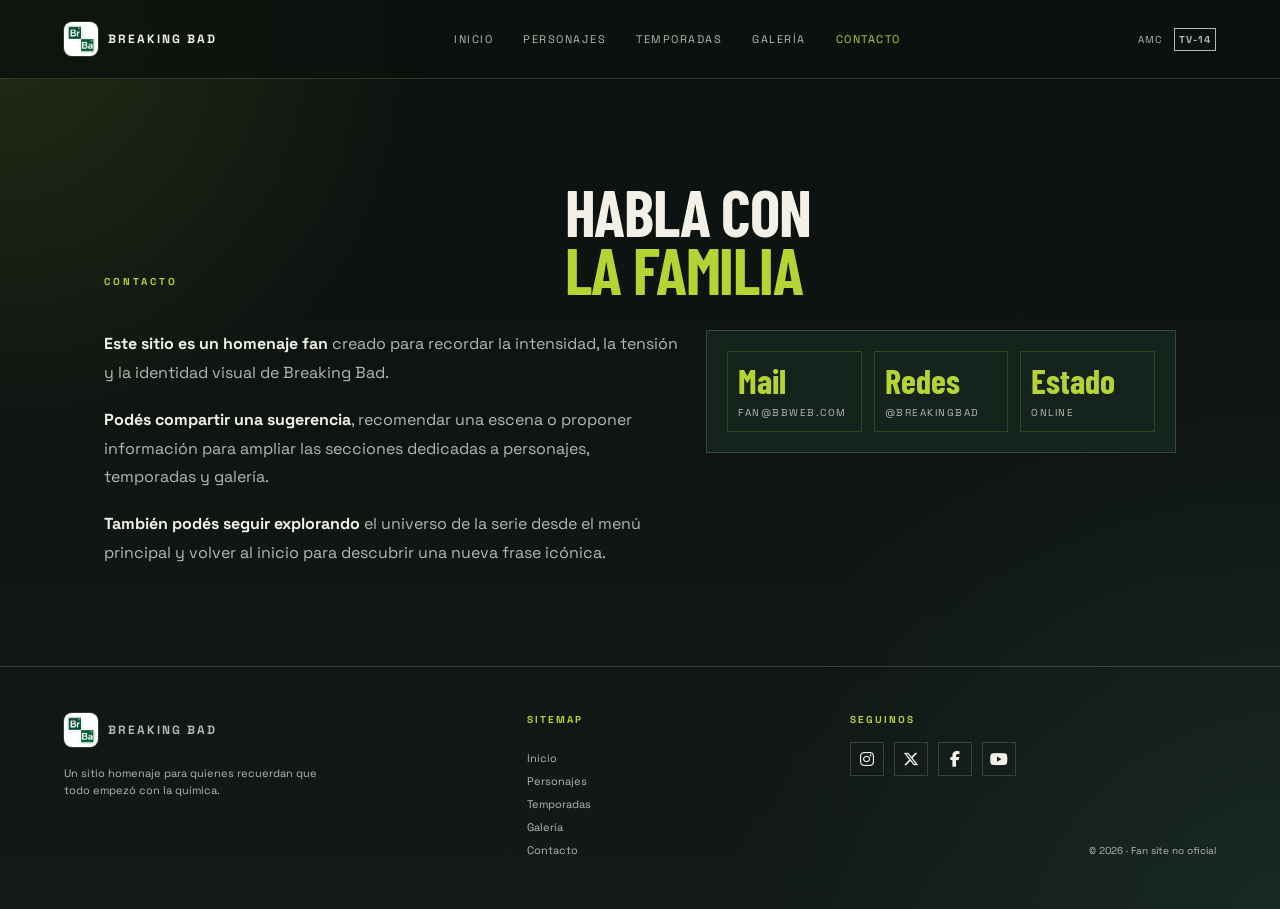
==== contacto.html @ 2e13f0c0 "Refresh title color styles on Pages" ====
<!DOCTYPE html>
<html lang="es">
<head>
	<meta charset="UTF-8">
	<meta name="viewport" content="width=device-width, initial-scale=1.0">
	<title>Contacto | Breaking Bad</title>
	<link rel="preconnect" href="https://fonts.googleapis.com">
	<link rel="preconnect" href="https://fonts.gstatic.com" crossorigin>
	<link href="https://fonts.googleapis.com/css2?family=Barlow+Condensed:wght@400;500;600;700;800&family=Space+Grotesk:wght@400;500;600;700&display=swap" rel="stylesheet">
	<link rel="icon" type="image/jfif" href="img/Breaking Bad Favicon.jfif">
	<link rel="stylesheet" href="https://cdnjs.cloudflare.com/ajax/libs/font-awesome/6.5.2/css/all.min.css">
	<link rel="stylesheet" href="css/style.css?v=04b9e2a">
</head>
<body>
	<header class="site-header">
		<a class="brand" href="index.html" aria-label="Breaking Bad, inicio">
			<img class="brand-mark" src="img/Breaking Bad Favicon.jfif" alt="Breaking Bad icono">
			<span>BREAKING BAD</span>
		</a>
		<nav class="main-nav" aria-label="Navegación principal">
			<a href="index.html">Inicio</a>
			<a href="personajes.html">Personajes</a>
			<a href="temporadas.html">Temporadas</a>
			<a href="galeria.html">Galería</a>
			<a class="active" href="contacto.html">Contacto</a>
		</nav>
		<span class="classification">AMC <b>TV-14</b></span>
	</header>

	<main class="page-shell">
		<section class="content-section">
			<div class="section-heading">
				<p class="section-label">Contacto</p>
				<h2>Habla con<br><em>la familia</em></h2>
			</div>
			<div class="story-grid">
				<div>
					<p><strong>Este sitio es un homenaje fan</strong> creado para recordar la intensidad, la tensión y la identidad visual de Breaking Bad.</p>
					<p><strong>Podés compartir una sugerencia</strong>, recomendar una escena o proponer información para ampliar las secciones dedicadas a personajes, temporadas y galería.</p>
					<p><strong>También podés seguir explorando</strong> el universo de la serie desde el menú principal y volver al inicio para descubrir una nueva frase icónica.</p>
				</div>
				<div class="stats-box">
					<div><strong>Mail</strong><span>fan@bbweb.com</span></div>
					<div><strong>Redes</strong><span>@breakingbad</span></div>
					<div><strong>Estado</strong><span>online</span></div>
				</div>
			</div>
		</section>
	</main>

	<footer class="site-footer">
		<div class="footer-brand">
			<a class="brand" href="index.html"><img class="brand-mark" src="img/Breaking Bad Favicon.jfif" alt="Breaking Bad icono"><span>BREAKING BAD</span></a>
			<p>Un sitio homenaje para quienes recuerdan que todo empezó con la química.</p>
		</div>
		<nav class="footer-sitemap" aria-label="Mapa del sitio">
			<p class="footer-title">Sitemap</p>
			<a href="index.html">Inicio</a><a href="personajes.html">Personajes</a><a href="temporadas.html">Temporadas</a><a href="galeria.html">Galería</a><a href="contacto.html">Contacto</a>
		</nav>
		<div class="footer-social"><p class="footer-title">Seguinos</p><div class="social-links">
			<a href="https://www.instagram.com/" aria-label="Instagram" target="_blank" rel="noreferrer"><i class="fa-brands fa-instagram" aria-hidden="true"></i></a>
			<a href="https://x.com/" aria-label="X" target="_blank" rel="noreferrer"><i class="fa-brands fa-x-twitter" aria-hidden="true"></i></a>
			<a href="https://www.facebook.com/" aria-label="Facebook" target="_blank" rel="noreferrer"><i class="fa-brands fa-facebook-f" aria-hidden="true"></i></a>
			<a href="https://www.youtube.com/" aria-label="YouTube" target="_blank" rel="noreferrer"><i class="fa-brands fa-youtube" aria-hidden="true"></i></a>
		</div></div>
		<small>© 2026 · Fan site no oficial</small>
	</footer>
</body>
</html>
---- css/style.css ----
:root {
	--ink: #0d120f;
	--forest: #132019;
	--panel: #182a22;
	--acid: #b5d334;
	--yellow: #e0b943;
	--teal: #4b9b8c;
	--copper: #bd7048;
	--mint: #dce8ba;
	--paper: #f3f1e7;
	--muted: #b3b9b2;
	--line: rgba(220, 232, 186, .18);
	--shadow: rgba(0, 0, 0, .35);
}

* { box-sizing: border-box; }
html { scroll-behavior: smooth; }
body {
	margin: 0;
	font-family: "Space Grotesk", sans-serif;
	background:
		radial-gradient(circle at top left, rgba(181, 211, 52, .14), transparent 28%),
		radial-gradient(circle at bottom right, rgba(75, 155, 140, .12), transparent 35%),
		linear-gradient(180deg, #0c110f 0%, #121916 100%);
	color: var(--paper);
}
a { color: inherit; text-decoration: none; }
img { max-width: 100%; display: block; }
.site-header {
	position: sticky;
	top: 0;
	z-index: 10;
	display: flex;
	align-items: center;
	justify-content: space-between;
	padding: 22px 5vw;
	background: rgba(13, 18, 15, .86);
	backdrop-filter: blur(12px);
	border-bottom: 1px solid var(--line);
}
.brand { display: flex; align-items: center; gap: 10px; font-size: 12px; font-weight: 700; letter-spacing: 2px; }
.brand-mark {
	display: block;
	width: 34px;
	height: 34px;
	object-fit: cover;
	border-radius: 8px;
	box-shadow: 0 0 0 1px rgba(255,255,255,.15);
	background: var(--acid);
}
.main-nav { display: flex; gap: 30px; align-items: center; }
.main-nav a {
	color: var(--muted);
	font-size: 11px;
	text-transform: uppercase;
	letter-spacing: 1.5px;
	transition: .2s ease;
}
.main-nav a:hover, .main-nav .active { color: var(--acid); }
.classification {
	color: var(--muted);
	font-size: 10px;
	letter-spacing: 1px;
}
.classification b {
	padding: 4px;
	margin-left: 8px;
	border: 1px solid var(--muted);
}
.page-shell {
	max-width: 1200px;
	margin: 0 auto;
	padding: 0 5vw 80px;
}
.hero {
	display: grid;
	grid-template-columns: 1.5fr .8fr;
	gap: 34px;
	align-items: center;
	padding: 72px 0 60px;
	min-height: 70vh;
}
.home-hero {
	position: relative;
	overflow: hidden;
	background: linear-gradient(135deg, rgba(18, 25, 22, 0.78), rgba(18, 25, 22, 0.42));
	border: 1px solid var(--line);
	padding: 52px 38px;
	margin-top: 34px;
	box-shadow: 0 30px 60px rgba(0, 0, 0, .2);
}
.home-hero::before {
	content: "";
	position: absolute;
	inset: 0;
	background: url("../img/Breaking Bad Logo.jfif") center/cover no-repeat;
	opacity: .45;
	mix-blend-mode: screen;
}
.home-hero > * { position: relative; z-index: 1; }
.hero-copy-block { max-width: 640px; }
.eyebrow, .section-label {
	display: flex;
	align-items: center;
	gap: 12px;
	color: var(--acid);
	font-size: 10px;
	font-weight: 700;
	letter-spacing: 3px;
	text-transform: uppercase;
}
.eyebrow span, .section-label span {
	display: inline-block;
	width: 34px;
	height: 1px;
	background: var(--acid);
}
.hero-logo {
	max-width: 520px;
	margin: 18px 0 10px;
	filter: drop-shadow(0 12px 22px rgba(181, 211, 52, .18));
}
h1, h2, h3 { margin: 0; font-family: "Barlow Condensed", sans-serif; text-transform: uppercase; }
h1 {
	font-size: clamp(44px, 6vw, 78px);
	line-height: .9;
	letter-spacing: -1.5px;
	margin-bottom: 14px;
}
h2 {
	font-size: clamp(42px, 5vw, 74px);
	line-height: .9;
	letter-spacing: -1.2px;
}
.lead {
	max-width: 560px;
	color: var(--mint);
	font-size: 17px;
	line-height: 1.7;
	margin: 0;
}
.hero-actions { display: flex; flex-wrap: wrap; gap: 14px; margin-top: 28px; }
.button {
	display: inline-flex;
	align-items: center;
	justify-content: center;
	padding: 15px 22px;
	font-size: 11px;
	font-weight: 700;
	letter-spacing: 1.5px;
	text-transform: uppercase;
	transition: .22s ease;
}
.button-primary { background: var(--acid); color: var(--ink); }
.button-primary:hover { background: var(--paper); transform: translateY(-2px); }
.button-secondary {
	background: transparent;
	color: var(--paper);
	border: 1px solid rgba(255,255,255,.2);
}
.button-secondary:hover { border-color: var(--acid); color: var(--acid); }
.hero-panel {
	display: grid;
	gap: 16px;
}
.panel-badge {
	display: flex;
	flex-direction: column;
	padding: 18px 20px;
	width: fit-content;
	background: rgba(181, 211, 52, .08);
	border: 1px solid rgba(181, 211, 52, .4);
	color: var(--acid);
	font-family: "Barlow Condensed", sans-serif;
	font-size: 40px;
	line-height: .9;
	transform: rotate(-8deg);
}
.panel-badge span {
	font-size: 10px;
	letter-spacing: 3px;
	text-transform: uppercase;
	margin-top: 8px;
}
.panel-card {
	padding: 22px 20px;
	background: rgba(19, 32, 25, .86);
	border: 1px solid var(--line);
	box-shadow: 0 18px 35px rgba(0,0,0,.18);
}
.panel-kicker {
	margin: 0 0 10px;
	color: var(--acid);
	font-size: 10px;
	letter-spacing: 2px;
	text-transform: uppercase;
}
.panel-card p:last-child {
	margin: 0;
	color: var(--muted);
	line-height: 1.7;
}
.content-section {
	padding: 92px 0 0;
}
.section-heading {
	display: grid;
	grid-template-columns: 1fr 1.4fr;
	align-items: end;
	gap: 24px;
	margin-bottom: 32px;
}
.section-heading h2 { margin-top: 12px; }
.home-intro {
	position: relative;
	overflow: hidden;
	padding: 92px 38px 80px;
	background: linear-gradient(135deg, rgba(19, 32, 25, .96), rgba(12, 17, 15, .96));
	border-bottom: 1px solid var(--line);
}
.home-intro > * { position: relative; z-index: 1; }
.home-intro .section-heading {
	display: block;
	max-width: 100%;
}
.home-intro h1 {
	max-width: 760px;
}
.home-title-row {
	display: flex;
	align-items: center;
	gap: 30px;
	width: 100%;
	max-width: 1040px;
}
.home-title-row > div { min-width: 0; flex: 1; }
.home-title-logo {
	width: min(320px, 34vw);
	height: 190px;
	object-fit: cover;
	border: 1px solid var(--line);
	box-shadow: 0 18px 35px rgba(0, 0, 0, .3);
}
.home-title-row h1 {
	color: var(--paper);
	margin: 0;
	max-width: 470px;
	font-size: clamp(30px, 3vw, 44px);
	line-height: 1.02;
	letter-spacing: 0;
}
.home-title-line {
	display: block;
}
.home-title-accent,
.home-title-line span {
	color: var(--acid);
}
.home-quote {
	max-width: 720px;
	margin-top: 54px;
}
.home-quote p {
	margin-bottom: 22px;
}
em { color: var(--acid); font-style: normal; }
.home-world, .home-explore { padding-left: 38px; padding-right: 38px; }
.world-grid { display: grid; grid-template-columns: repeat(3, minmax(0, 1fr)); gap: 16px; }
.world-card { min-height: 250px; padding: 26px; background: rgba(24, 42, 34, .7); border: 1px solid var(--line); transition: border-color .22s ease, transform .22s ease; }
.world-card:hover { border-color: var(--acid); transform: translateY(-3px); }
.world-number { color: var(--acid); font-size: 11px; font-weight: 700; letter-spacing: 2px; }
.world-card h3 { margin: 48px 0 12px; font-size: clamp(30px, 3vw, 44px); }
.world-card p { margin: 0; color: var(--muted); line-height: 1.7; }
.home-explore { padding-bottom: 92px; }
.explore-grid { display: grid; grid-template-columns: repeat(2, minmax(0, 1fr)); border-top: 1px solid var(--line); }
.explore-link { display: flex; align-items: center; justify-content: space-between; padding: 22px 0; border-bottom: 1px solid var(--line); color: var(--paper); font-family: "Barlow Condensed", sans-serif; font-size: clamp(28px, 3vw, 40px); text-transform: uppercase; transition: color .2s ease, padding .2s ease; }
.explore-link:nth-child(odd) { margin-right: 20px; }
.explore-link:nth-child(even) { margin-left: 20px; }
.explore-link:hover { padding-left: 10px; color: var(--acid); }
.explore-link b { font-family: "Space Grotesk", sans-serif; font-size: 22px; font-weight: 400; }
.story-grid {
	display: grid;
	grid-template-columns: 1.1fr .9fr;
	gap: 28px;
	align-items: start;
}
.story-grid p {
	margin: 0 0 18px;
	color: var(--muted);
	line-height: 1.8;
}
.story-grid strong { color: var(--paper); }
.stats-box {
	display: grid;
	grid-template-columns: repeat(3, minmax(0,1fr));
	gap: 12px;
	padding: 20px;
	background: rgba(24, 42, 34, .7);
	border: 1px solid var(--line);
}
.stats-box div {
	display: flex;
	flex-direction: column;
	align-items: flex-start;
	gap: 8px;
	padding: 12px 10px;
	border: 1px solid rgba(181, 211, 52, .18);
}
.stats-box strong {
	color: var(--acid);
	font-family: "Barlow Condensed", sans-serif;
	font-size: 34px;
	line-height: 1;
}
.stats-box span {
	color: var(--muted);
	font-size: 10px;
	letter-spacing: 1.5px;
	text-transform: uppercase;
}
.season-nav {
	display: flex;
	flex-wrap: wrap;
	gap: 12px;
	margin: 42px 0 28px;
}
.season-tab {
	font-family: inherit;
	padding: 13px 16px;
	border: 1px solid var(--line);
	background: transparent;
	color: var(--muted);
	font-size: 11px;
	font-weight: 700;
	letter-spacing: 1px;
	text-transform: uppercase;
	cursor: pointer;
	transition: .22s ease;
}
.season-tab:hover,
.season-tab:focus-visible,
.season-tab.active {
	border-color: var(--acid);
	background: var(--acid);
	color: var(--ink);
}
.season-panel {
	display: grid;
	grid-template-rows: 0fr;
	overflow: hidden;
	scroll-margin-top: 110px;
	transition: grid-template-rows .45s ease;
}
.season-panel.is-open {
	grid-template-rows: 1fr;
}
.season-panel-content {
	min-height: 0;
	width: 100%;
}
.season-entry {
	padding: 28px;
	background: rgba(24, 42, 34, .72);
	border: 1px solid var(--line);
	margin: 0;
}
.season-entry:hover {
	border-color: var(--acid);
	background: rgba(35, 57, 43, .88);
}
.season-entry h3 {
	margin: 10px 0 12px;
	font-size: clamp(28px, 3vw, 42px);
}
.season-entry p:last-child {
	max-width: 850px;
	margin: 0;
	color: var(--muted);
	line-height: 1.8;
}
.episode-grid {
	display: grid;
	grid-template-columns: repeat(2, minmax(0, 1fr));
	gap: 12px;
	margin-top: 28px;
}
.episode-card {
	padding: 18px;
	background: rgba(13, 18, 15, .42);
	border-left: 2px solid rgba(181, 211, 52, .35);
}
.episode-card span {
	color: var(--acid);
	font-size: 10px;
	font-weight: 700;
	letter-spacing: 1.5px;
	text-transform: uppercase;
}
.episode-card h4 {
	margin: 9px 0 7px;
	font-family: "Barlow Condensed", sans-serif;
	font-size: 25px;
	line-height: 1;
	text-transform: uppercase;
}
.episode-card p {
	margin: 0;
	color: var(--muted);
	font-size: 12px;
	line-height: 1.6;
}
.gallery-intro {
	max-width: 760px;
	margin: 0 0 34px;
	color: var(--muted);
	line-height: 1.8;
}
.gallery-intro strong { color: var(--paper); }
.gallery-grid {
	display: grid;
	grid-template-columns: repeat(4, minmax(0, 1fr));
	grid-auto-rows: 190px;
	gap: 14px;
}
.gallery-item {
	position: relative;
	min-width: 0;
	padding: 0;
	overflow: hidden;
	border: 1px solid var(--line);
	background: var(--panel);
	cursor: pointer;
	text-align: left;
}
.gallery-item-wide { grid-column: span 2; }
.gallery-item-tall { grid-row: span 2; }
.gallery-item::after {
	content: "";
	position: absolute;
	inset: 0;
	background: linear-gradient(180deg, transparent 45%, rgba(10, 16, 14, .86));
	transition: background .25s ease;
}
.gallery-item img {
	width: 100%;
	height: 100%;
	object-fit: cover;
	filter: grayscale(.35);
	transition: transform .45s ease, filter .45s ease;
}
.gallery-item:hover img, .gallery-item:focus-visible img {
	filter: grayscale(0);
	transform: scale(1.06);
}
.gallery-item:focus-visible { outline: 2px solid var(--acid); outline-offset: 3px; }
.lightbox {
	position: fixed;
	inset: 0;
	z-index: 30;
	display: grid;
	grid-template-columns: 70px minmax(0, 1fr) 70px;
	align-items: center;
	gap: 20px;
	padding: 40px 5vw;
	background: rgba(7, 11, 9, .94);
}
body.lightbox-open { overflow: hidden; }
.lightbox[hidden] { display: none; }
.lightbox-figure { grid-column: 2; margin: 0; text-align: center; }
.lightbox-figure img { width: min(900px, 100%); max-height: 78vh; object-fit: contain; margin: auto; }
.lightbox-figure figcaption { margin-top: 16px; color: var(--paper); font-family: "Barlow Condensed", sans-serif; font-size: 28px; text-transform: uppercase; }
.lightbox-control, .lightbox-close {
	display: grid;
	place-items: center;
	width: 46px;
	height: 46px;
	border: 1px solid var(--line);
	background: rgba(24, 42, 34, .8);
	color: var(--paper);
	cursor: pointer;
	transition: border-color .2s ease, color .2s ease, background .2s ease;
}
.lightbox-control:hover, .lightbox-close:hover { border-color: var(--acid); background: var(--acid); color: var(--ink); }
.lightbox-prev { grid-column: 1; grid-row: 1; }
.lightbox-next { grid-column: 3; grid-row: 1; }
.lightbox-close { position: absolute; top: 24px; right: 5vw; }
.character-grid {
	display: grid;
	grid-template-columns: repeat(4, minmax(0, 1fr));
	gap: 16px;
}
.character-card {
	position: relative;
	height: 390px;
	overflow: hidden;
	background: var(--panel);
}
.character-card img {
	height: 100%;
	width: 100%;
	object-fit: cover;
	filter: grayscale(1);
	opacity: .72;
	transition: .45s ease;
}
.character-card:hover img { filter: grayscale(0); opacity: .9; transform: scale(1.04); }
.character-card:hover .card-overlay h3 { color: var(--acid); }
.character-card:hover .card-overlay p { color: var(--paper); }
.character-card::after {
	content: "";
	position: absolute;
	inset: 0;
	background: linear-gradient(180deg, transparent 38%, rgba(10, 16, 14, .94));
}
.card-overlay {
	position: absolute;
	bottom: 20px;
	left: 20px;
	right: 20px;
	z-index: 1;
}
.card-overlay span {
	color: var(--acid);
	font-size: 10px;
	letter-spacing: 2px;
	text-transform: uppercase;
}
.card-overlay h3 {
	font-size: clamp(30px, 3vw, 42px);
	line-height: .92;
	margin: 12px 0 10px;
}
.card-overlay p {
	margin: 0;
	color: var(--mint);
	font-size: 12px;
	line-height: 1.5;
}
.quote-section {
	display: grid;
	grid-template-columns: .9fr 1.1fr;
	gap: 28px;
	align-items: center;
	padding: 92px 0 48px;
}
.quote-section .section-label { color: var(--acid); }
.quote-box {
	padding: 26px 30px;
	background: rgba(181, 211, 52, 0.08);
	border: 1px solid rgba(181, 211, 52, .25);
}
.quote-box p {
	margin: 0 0 18px;
	font-family: "Barlow Condensed", sans-serif;
	font-size: clamp(26px, 3vw, 42px);
	line-height: 1;
	text-transform: uppercase;
}
.button-outline {
	border: 1px solid var(--paper);
	background: transparent;
	color: var(--paper);
}
.button-outline:hover {
	background: var(--paper);
	color: var(--ink);
}
.site-footer {
	display: grid;
	grid-template-columns: 1.5fr 1fr .7fr auto;
	gap: 42px;
	align-items: start;
	padding: 46px 5vw 52px;
	border-top: 1px solid var(--line);
	color: var(--muted);
}
.footer-brand p { max-width: 260px; margin: 18px 0 0; font-size: 11px; line-height: 1.6; }
.footer-title { margin: 0 0 16px; color: var(--acid); font-size: 10px; font-weight: 700; letter-spacing: 2px; text-transform: uppercase; }
.footer-sitemap { display: grid; gap: 9px; }
.footer-sitemap a { width: fit-content; font-size: 11px; transition: color .2s ease; }
.footer-sitemap a:hover { color: var(--acid); }
.social-links { display: flex; gap: 10px; }
.social-links a { display: grid; place-items: center; width: 34px; height: 34px; border: 1px solid var(--line); color: var(--paper); transition: border-color .2s ease, color .2s ease, transform .2s ease; }
.social-links a:hover { border-color: var(--acid); color: var(--acid); transform: translateY(-2px); }
.site-footer small { align-self: end; font-size: 10px; white-space: nowrap; }

@media (max-width: 900px) {
	.hero { grid-template-columns: 1fr; }
	.character-grid { grid-template-columns: repeat(2, minmax(0,1fr)); }
	.quote-section, .story-grid, .section-heading { grid-template-columns: 1fr; }
	.world-grid { grid-template-columns: 1fr; }
	.site-footer { grid-template-columns: 1fr 1fr; }
	.site-footer small { grid-column: 1 / -1; }
	.episode-grid { grid-template-columns: 1fr; }
	.gallery-grid { grid-template-columns: repeat(2, minmax(0, 1fr)); grid-auto-rows: 180px; }
	.gallery-item-wide { grid-column: span 2; }
	.lightbox { grid-template-columns: 44px minmax(0, 1fr) 44px; gap: 10px; padding: 30px 5vw; }
}

@media (max-width: 760px) {
	.site-header { padding: 18px 6vw; }
	.main-nav { display: none; }
	.classification { font-size: 8px; }
	.page-shell { padding: 0 6vw 60px; }
	.home-intro {
		padding: 58px 18px 54px;
	}
	.home-title-row { flex-direction: column; align-items: flex-start; gap: 18px; }
	.home-title-logo { width: min(360px, 100%); height: auto; object-fit: contain; }
	.hero { padding-top: 32px; }
	.hero-logo { display: none; }
	.hero-actions { flex-direction: column; align-items: flex-start; }
	.stats-box { grid-template-columns: 1fr; }
	.character-grid { grid-template-columns: 1fr; }
	.character-card { height: 280px; }
	.home-world, .home-explore { padding-left: 18px; padding-right: 18px; }
	.explore-grid { grid-template-columns: 1fr; }
	.explore-link:nth-child(odd), .explore-link:nth-child(even) { margin-left: 0; margin-right: 0; }
	.site-footer { grid-template-columns: 1fr; gap: 28px; }
	.site-footer small { grid-column: auto; }
	.gallery-grid { grid-template-columns: 1fr; grid-auto-rows: 240px; }
	.gallery-item-wide, .gallery-item-tall { grid-column: auto; grid-row: auto; }
	.lightbox { grid-template-columns: 1fr 1fr; align-items: end; padding: 70px 6vw 30px; }
	.lightbox-figure { grid-column: 1 / -1; grid-row: 1; align-self: center; }
	.lightbox-prev { grid-column: 1; grid-row: 2; }
	.lightbox-next { grid-column: 2; grid-row: 2; justify-self: end; }
	.lightbox-close { right: 6vw; }
}
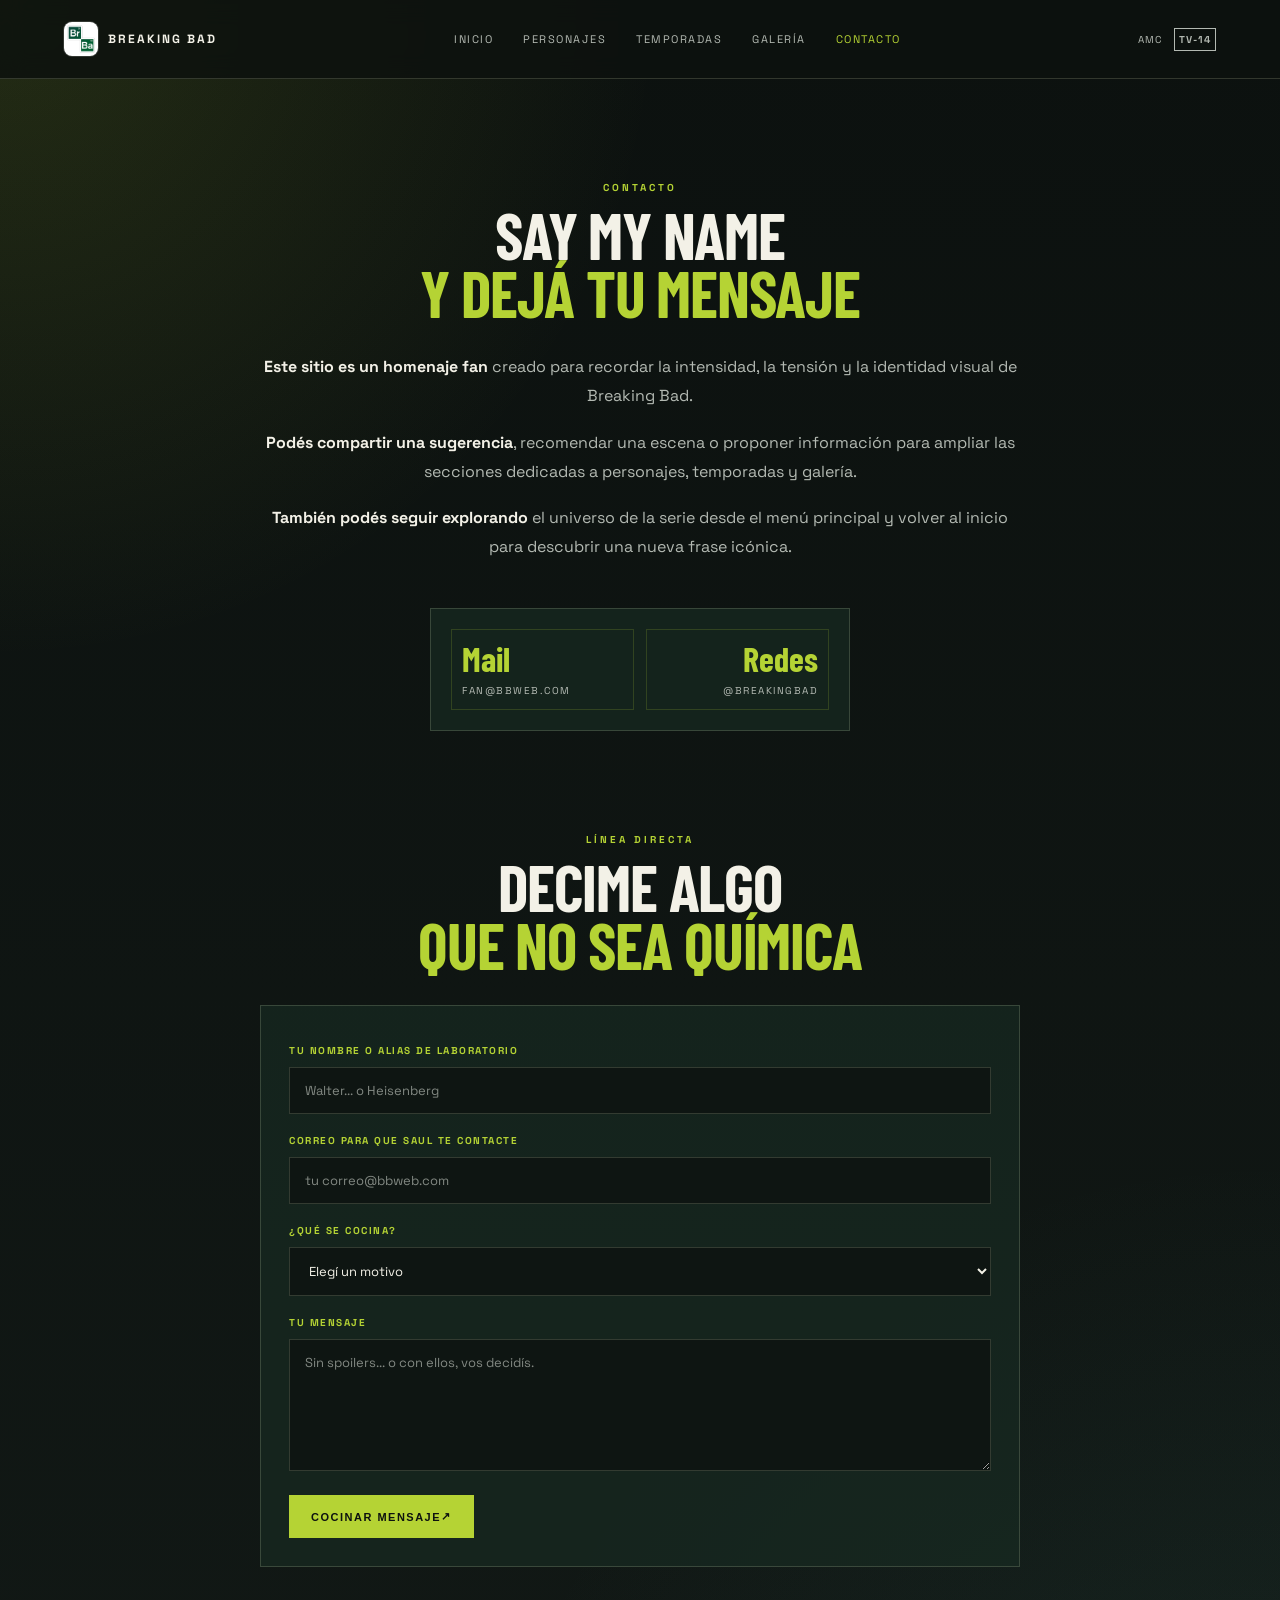
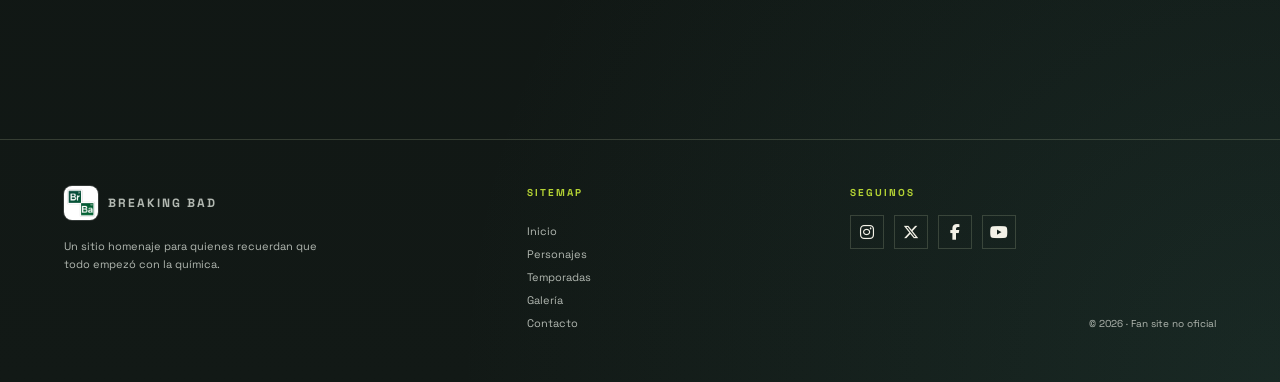
==== commit 9c495417: "Actualizar sitio Breaking Bad" ====
--- a/contacto.html
+++ b/contacto.html
@@ -28,10 +28,10 @@
 	</header>
 
 	<main class="page-shell">
-		<section class="content-section">
+		<section class="content-section contact-intro-section">
 			<div class="section-heading">
 				<p class="section-label">Contacto</p>
-				<h2>Habla con<br><em>la familia</em></h2>
+				<h2>Say my name<br><em>y dejá tu mensaje</em></h2>
 			</div>
 			<div class="story-grid">
 				<div>
@@ -39,12 +39,40 @@
 					<p><strong>Podés compartir una sugerencia</strong>, recomendar una escena o proponer información para ampliar las secciones dedicadas a personajes, temporadas y galería.</p>
 					<p><strong>También podés seguir explorando</strong> el universo de la serie desde el menú principal y volver al inicio para descubrir una nueva frase icónica.</p>
 				</div>
-				<div class="stats-box">
+				<div class="stats-box contact-stats">
 					<div><strong>Mail</strong><span>fan@bbweb.com</span></div>
 					<div><strong>Redes</strong><span>@breakingbad</span></div>
-					<div><strong>Estado</strong><span>online</span></div>
 				</div>
 			</div>
+		</section>
+
+		<section class="content-section contact-form-section">
+			<div class="section-heading">
+				<p class="section-label">Línea directa</p>
+				<h2>Decime algo<br><em>que no sea química</em></h2>
+			</div>
+			<form class="contact-form" action="#" method="post">
+				<div class="form-fields">
+					<label for="name">Tu nombre o alias de laboratorio</label>
+					<input id="name" name="name" type="text" placeholder="Walter... o Heisenberg" required>
+
+					<label for="email">Correo para que Saul te contacte</label>
+					<input id="email" name="email" type="email" placeholder="tu correo@bbweb.com" required>
+
+					<label for="subject">¿Qué se cocina?</label>
+					<select id="subject" name="subject" required>
+						<option value="" selected disabled>Elegí un motivo</option>
+						<option value="theory">Tengo una teoría más pura que la química</option>
+						<option value="scene">Quiero recomendar una escena de alto impacto</option>
+						<option value="quote">Vengo con una frase que deja huella</option>
+						<option value="other">Necesito un buen abogado</option>
+					</select>
+
+					<label for="message">Tu mensaje</label>
+					<textarea id="message" name="message" rows="6" placeholder="Sin spoilers... o con ellos, vos decidís." required></textarea>
+				</div>
+				<button class="button button-primary" type="submit">Cocinar mensaje <span aria-hidden="true">↗</span></button>
+			</form>
 		</section>
 	</main>
 
--- a/css/style.css
+++ b/css/style.css
@@ -211,6 +211,18 @@
 	margin-bottom: 32px;
 }
 .section-heading h2 { margin-top: 12px; }
+.contact-form-section .section-heading {
+	display: block;
+	text-align: center;
+}
+.contact-form-section .section-label {
+	justify-content: center;
+}
+.contact-form-section .section-heading h2 {
+	max-width: 760px;
+	margin-right: auto;
+	margin-left: auto;
+}
 .home-intro {
 	position: relative;
 	overflow: hidden;
@@ -229,14 +241,16 @@
 .home-title-row {
 	display: flex;
 	align-items: center;
-	gap: 30px;
-	width: 100%;
-	max-width: 1040px;
-}
-.home-title-row > div { min-width: 0; flex: 1; }
+	justify-content: center;
+	gap: 36px;
+	width: fit-content;
+	max-width: 1120px;
+	margin: 0 auto;
+}
+.home-title-row > div { min-width: 0; flex: 0 1 520px; }
 .home-title-logo {
-	width: min(320px, 34vw);
-	height: 190px;
+	width: min(420px, 40vw);
+	height: 240px;
 	object-fit: cover;
 	border: 1px solid var(--line);
 	box-shadow: 0 18px 35px rgba(0, 0, 0, .3);
@@ -244,8 +258,8 @@
 .home-title-row h1 {
 	color: var(--paper);
 	margin: 0;
-	max-width: 470px;
-	font-size: clamp(30px, 3vw, 44px);
+	max-width: 520px;
+	font-size: clamp(34px, 3.4vw, 50px);
 	line-height: 1.02;
 	letter-spacing: 0;
 }
@@ -262,6 +276,107 @@
 }
 .home-quote p {
 	margin-bottom: 22px;
+}
+.quiz-box {
+	max-width: 760px;
+	margin: 54px auto 0;
+	padding: 32px;
+	background: rgba(24, 42, 34, .7);
+	border: 1px solid var(--line);
+}
+.quiz-heading {
+	margin-bottom: 28px;
+	text-align: center;
+}
+.quiz-heading .section-label {
+	justify-content: center;
+}
+.quiz-heading h2 {
+	margin: 12px 0;
+	font-size: clamp(34px, 4vw, 52px);
+}
+.quiz-heading > p:last-child {
+	margin: 0;
+	color: var(--muted);
+	line-height: 1.7;
+}
+.quiz-question {
+	display: none;
+	gap: 9px;
+	margin: 0 0 22px;
+	padding: 18px;
+	border: 1px solid var(--line);
+}
+.quiz-question.is-active {
+	display: grid;
+}
+.quiz-question legend {
+	padding: 0 8px;
+	color: var(--acid);
+	font-size: 11px;
+	font-weight: 700;
+	letter-spacing: 1px;
+	text-transform: uppercase;
+}
+.quiz-question label {
+	display: flex;
+	align-items: center;
+	gap: 10px;
+	padding: 9px 10px;
+	color: var(--mint);
+	font-size: 13px;
+	line-height: 1.4;
+	cursor: pointer;
+}
+.quiz-question label:hover {
+	background: rgba(181, 211, 52, .08);
+	color: var(--paper);
+}
+.quiz-question input {
+	accent-color: var(--acid);
+}
+.quiz-box > .button {
+	border: 0;
+}
+.quiz-progress {
+	margin: 0;
+	color: var(--muted);
+	font-size: 10px;
+	font-weight: 700;
+	letter-spacing: 2px;
+	text-align: center;
+	text-transform: uppercase;
+}
+.quiz-result {
+	display: grid;
+	gap: 8px;
+	margin-top: 24px;
+	padding: 20px;
+	background: rgba(181, 211, 52, .08);
+	border: 1px solid rgba(181, 211, 52, .3);
+	text-align: center;
+}
+.quiz-result img {
+	width: 180px;
+	height: 220px;
+	margin: 0 auto 8px;
+	object-fit: cover;
+	border: 1px solid var(--line);
+	box-shadow: 0 18px 35px rgba(0, 0, 0, .3);
+}
+.quiz-result strong {
+	color: var(--acid);
+	font-family: "Barlow Condensed", sans-serif;
+	font-size: 34px;
+	text-transform: uppercase;
+}
+.quiz-result span {
+	color: var(--mint);
+	line-height: 1.6;
+}
+.quiz-result .button {
+	justify-self: center;
+	margin-top: 10px;
 }
 em { color: var(--acid); font-style: normal; }
 .home-world, .home-explore { padding-left: 38px; padding-right: 38px; }
@@ -290,6 +405,91 @@
 	line-height: 1.8;
 }
 .story-grid strong { color: var(--paper); }
+.contact-intro-section .section-heading {
+	display: block;
+	text-align: center;
+}
+.contact-intro-section .section-label {
+	justify-content: center;
+}
+.contact-intro-section .story-grid {
+	display: flex;
+	flex-direction: column;
+	align-items: center;
+	text-align: center;
+}
+.contact-intro-section .story-grid > div:first-child {
+	max-width: 760px;
+}
+.contact-stats {
+	grid-template-columns: repeat(2, minmax(0, 1fr));
+	width: min(100%, 420px);
+	margin: 0 auto;
+}
+.contact-intro-section .contact-stats {
+	grid-template-columns: repeat(2, minmax(0, 1fr));
+}
+.contact-stats div {
+	min-width: 0;
+	align-items: stretch;
+	text-align: left;
+}
+.contact-stats div:last-child {
+	align-items: flex-end;
+	text-align: right;
+}
+.contact-form-section {
+	padding-bottom: 92px;
+}
+.contact-form {
+	max-width: 760px;
+	margin-right: auto;
+	margin-left: auto;
+	padding: 28px;
+	background: rgba(24, 42, 34, .7);
+	border: 1px solid var(--line);
+}
+.form-fields {
+	display: grid;
+	gap: 10px;
+}
+.form-fields label {
+	margin-top: 10px;
+	color: var(--acid);
+	font-size: 10px;
+	font-weight: 700;
+	letter-spacing: 1.5px;
+	text-transform: uppercase;
+}
+.form-fields input,
+.form-fields select,
+.form-fields textarea {
+	width: 100%;
+	padding: 14px 15px;
+	border: 1px solid var(--line);
+	border-radius: 0;
+	background: rgba(13, 18, 15, .8);
+	color: var(--paper);
+	font: inherit;
+	font-size: 13px;
+}
+.form-fields input::placeholder,
+.form-fields textarea::placeholder {
+	color: rgba(179, 185, 178, .7);
+}
+.form-fields input:focus,
+.form-fields select:focus,
+.form-fields textarea:focus {
+	outline: 1px solid var(--acid);
+	border-color: var(--acid);
+}
+.form-fields textarea {
+	resize: vertical;
+}
+.contact-form .button {
+	margin-top: 24px;
+	border: 0;
+}
 .stats-box {
 	display: grid;
 	grid-template-columns: repeat(3, minmax(0,1fr));
@@ -444,7 +644,8 @@
 .gallery-item img {
 	width: 100%;
 	height: 100%;
-	object-fit: cover;
+	object-fit: contain;
+	background: var(--ink);
 	filter: grayscale(.35);
 	transition: transform .45s ease, filter .45s ease;
 }
@@ -467,7 +668,7 @@
 body.lightbox-open { overflow: hidden; }
 .lightbox[hidden] { display: none; }
 .lightbox-figure { grid-column: 2; margin: 0; text-align: center; }
-.lightbox-figure img { width: min(900px, 100%); max-height: 78vh; object-fit: contain; margin: auto; }
+.lightbox-figure img { width: auto; max-width: 100%; height: auto; max-height: 78vh; object-fit: contain; margin: auto; }
 .lightbox-figure figcaption { margin-top: 16px; color: var(--paper); font-family: "Barlow Condensed", sans-serif; font-size: 28px; text-transform: uppercase; }
 .lightbox-control, .lightbox-close {
 	display: grid;
@@ -605,7 +806,7 @@
 	.home-intro {
 		padding: 58px 18px 54px;
 	}
-	.home-title-row { flex-direction: column; align-items: flex-start; gap: 18px; }
+	.home-title-row { flex-direction: column; align-items: center; gap: 18px; }
 	.home-title-logo { width: min(360px, 100%); height: auto; object-fit: contain; }
 	.hero { padding-top: 32px; }
 	.hero-logo { display: none; }
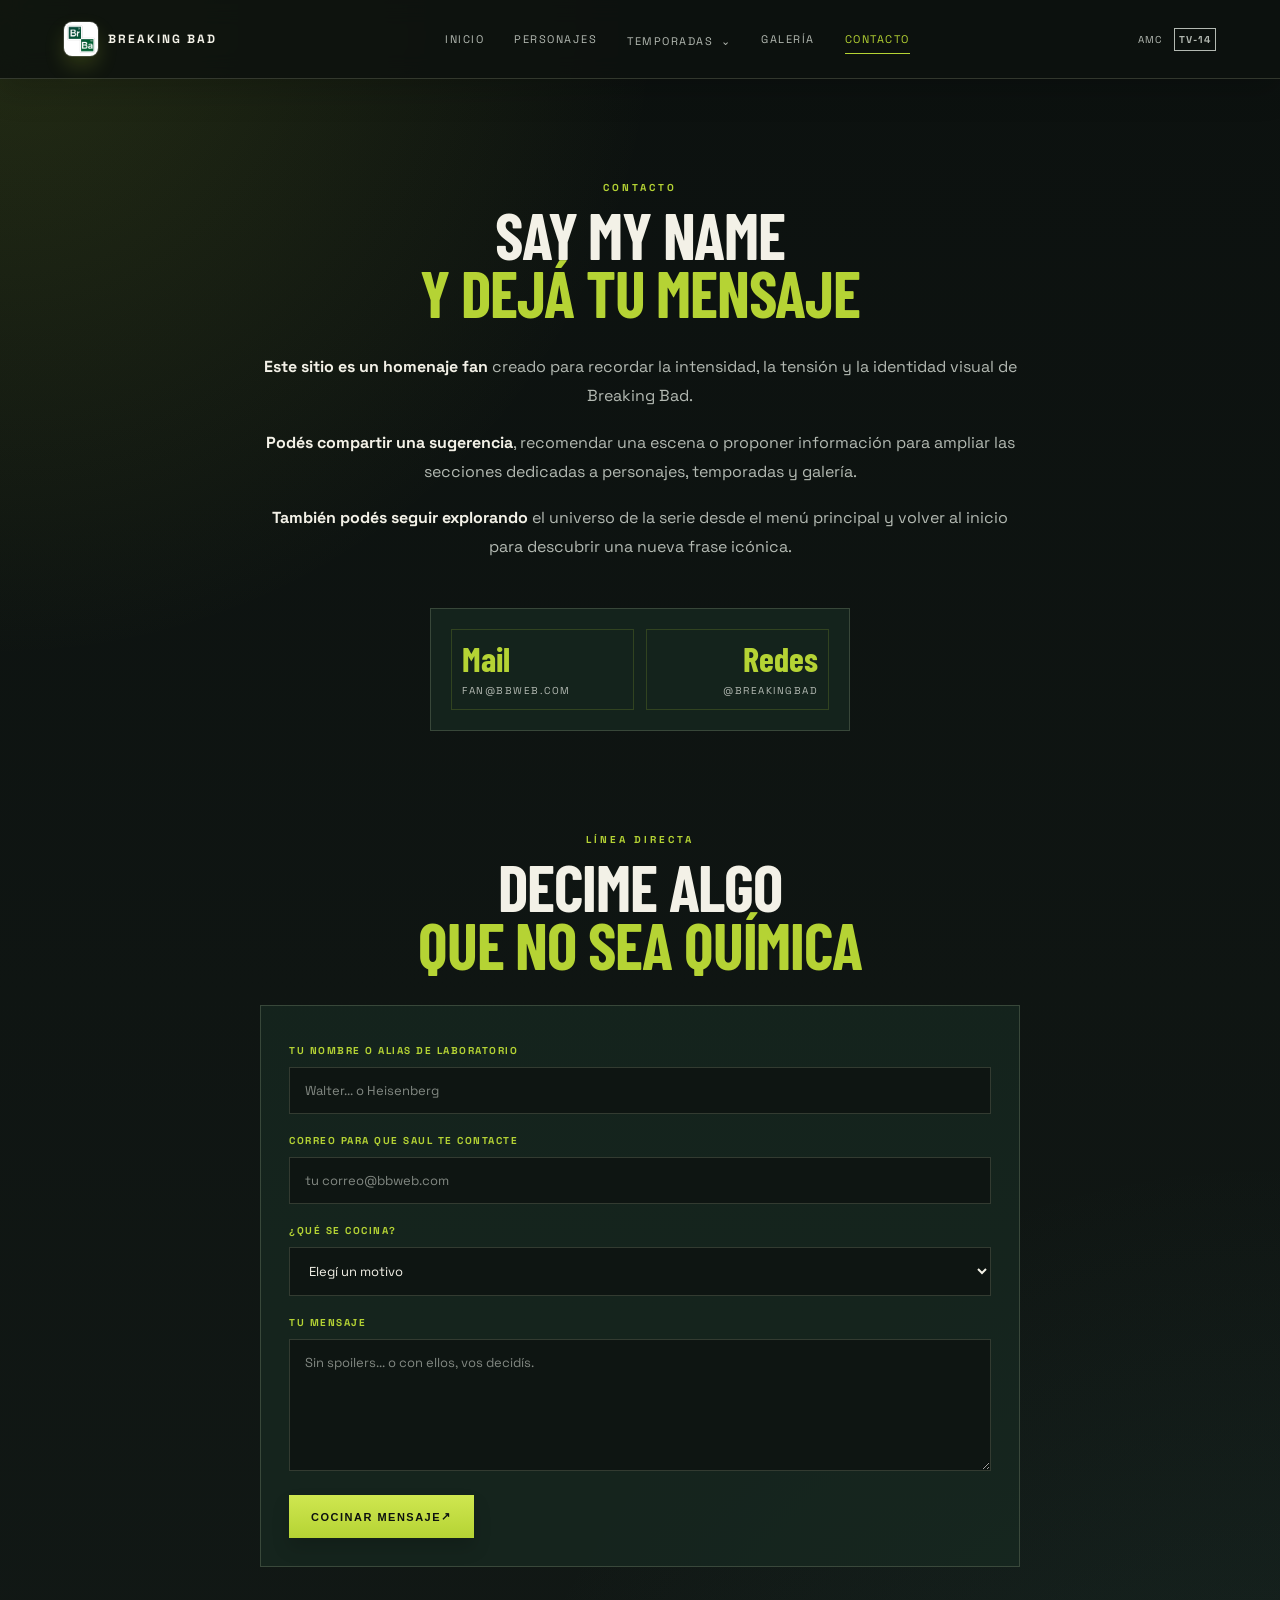
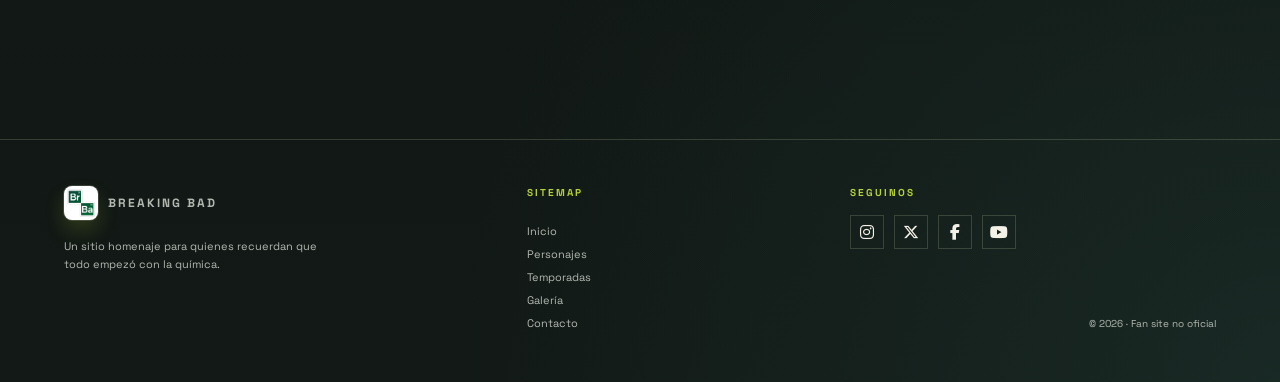
==== commit 11738dcf: "Agregar submenu de temporadas" ====
--- a/contacto.html
+++ b/contacto.html
@@ -9,7 +9,7 @@
 	<link href="https://fonts.googleapis.com/css2?family=Barlow+Condensed:wght@400;500;600;700;800&family=Space+Grotesk:wght@400;500;600;700&display=swap" rel="stylesheet">
 	<link rel="icon" type="image/jfif" href="img/Breaking Bad Favicon.jfif">
 	<link rel="stylesheet" href="https://cdnjs.cloudflare.com/ajax/libs/font-awesome/6.5.2/css/all.min.css">
-	<link rel="stylesheet" href="css/style.css?v=04b9e2a">
+	<link rel="stylesheet" href="css/style.css?v=b5649c9">
 </head>
 <body>
 	<header class="site-header">
@@ -17,10 +17,24 @@
 			<img class="brand-mark" src="img/Breaking Bad Favicon.jfif" alt="Breaking Bad icono">
 			<span>BREAKING BAD</span>
 		</a>
-		<nav class="main-nav" aria-label="Navegación principal">
+		<button class="main-nav-toggle" type="button" aria-expanded="false" aria-controls="main-nav" aria-label="Abrir menú">
+			<span></span>
+			<span></span>
+			<span></span>
+		</button>
+		<nav class="main-nav" id="main-nav" aria-label="Navegación principal">
 			<a href="index.html">Inicio</a>
 			<a href="personajes.html">Personajes</a>
-			<a href="temporadas.html">Temporadas</a>
+			<div class="nav-dropdown">
+				<button class="nav-dropdown-toggle" type="button" aria-expanded="false" aria-haspopup="true">Temporadas <span aria-hidden="true">⌄</span></button>
+				<div class="nav-submenu">
+					<a href="temporadas.html?temporada=1">Temporada 1</a>
+					<a href="temporadas.html?temporada=2">Temporada 2</a>
+					<a href="temporadas.html?temporada=3">Temporada 3</a>
+					<a href="temporadas.html?temporada=4">Temporada 4</a>
+					<a href="temporadas.html?temporada=5">Temporada 5</a>
+				</div>
+			</div>
 			<a href="galeria.html">Galería</a>
 			<a class="active" href="contacto.html">Contacto</a>
 		</nav>
@@ -93,5 +107,6 @@
 		</div></div>
 		<small>© 2026 · Fan site no oficial</small>
 	</footer>
+	<script src="js/base.js?v=9c49541"></script>
 </body>
 </html>
--- a/css/style.css
+++ b/css/style.css
@@ -23,6 +23,7 @@
 		radial-gradient(circle at bottom right, rgba(75, 155, 140, .12), transparent 35%),
 		linear-gradient(180deg, #0c110f 0%, #121916 100%);
 	color: var(--paper);
+	overflow-x: hidden;
 }
 a { color: inherit; text-decoration: none; }
 img { max-width: 100%; display: block; }
@@ -33,30 +34,173 @@
 	display: flex;
 	align-items: center;
 	justify-content: space-between;
+	gap: 16px;
 	padding: 22px 5vw;
 	background: rgba(13, 18, 15, .86);
 	backdrop-filter: blur(12px);
 	border-bottom: 1px solid var(--line);
-}
-.brand { display: flex; align-items: center; gap: 10px; font-size: 12px; font-weight: 700; letter-spacing: 2px; }
+	box-shadow: 0 12px 32px rgba(0,0,0,.18);
+}
+.brand {
+	display: flex;
+	align-items: center;
+	gap: 10px;
+	font-size: 12px;
+	font-weight: 700;
+	letter-spacing: 2px;
+	transition: transform .2s ease;
+}
+.brand:hover { transform: translateY(-1px); }
 .brand-mark {
 	display: block;
 	width: 34px;
 	height: 34px;
 	object-fit: cover;
 	border-radius: 8px;
-	box-shadow: 0 0 0 1px rgba(255,255,255,.15);
+	box-shadow: 0 0 0 1px rgba(255,255,255,.15), 0 10px 20px rgba(181, 211, 52, .18);
 	background: var(--acid);
 }
-.main-nav { display: flex; gap: 30px; align-items: center; }
+.main-nav {
+	display: flex;
+	gap: 30px;
+	align-items: center;
+	justify-content: center;
+	flex: 1;
+}
+.nav-dropdown {
+	position: relative;
+}
+.nav-dropdown-toggle {
+	position: relative;
+	padding: 0;
+	border: 0;
+	background: none;
+	color: var(--muted);
+	font: inherit;
+	font-size: 11px;
+	text-transform: uppercase;
+	letter-spacing: 1.5px;
+	cursor: pointer;
+}
+.nav-dropdown-toggle span {
+	display: inline-block;
+	margin-left: 3px;
+	transition: transform .2s ease;
+}
+.nav-dropdown:hover .nav-dropdown-toggle span,
+.nav-dropdown:focus-within .nav-dropdown-toggle span,
+.nav-dropdown.is-open .nav-dropdown-toggle span { transform: rotate(180deg); }
+.nav-dropdown-toggle::after {
+	content: "";
+	position: absolute;
+	left: 0;
+	bottom: -8px;
+	width: calc(100% - 13px);
+	height: 1px;
+	background: var(--acid);
+	transform: scaleX(0);
+	transform-origin: left;
+	transition: transform .2s ease;
+}
+.nav-dropdown:hover .nav-dropdown-toggle::after,
+.nav-dropdown:focus-within .nav-dropdown-toggle::after,
+.nav-dropdown .nav-dropdown-toggle.active::after { transform: scaleX(1); }
+.nav-dropdown-toggle:hover,
+.nav-dropdown-toggle:focus-visible,
+.nav-dropdown-toggle.active { color: var(--acid); }
+.nav-submenu {
+	position: absolute;
+	top: calc(100% + 18px);
+	left: 50%;
+	display: grid;
+	gap: 2px;
+	min-width: 170px;
+	padding: 8px;
+	background: rgba(13, 18, 15, .98);
+	border: 1px solid var(--line);
+	box-shadow: 0 18px 35px rgba(0, 0, 0, .3);
+	opacity: 0;
+	visibility: hidden;
+	transform: translate(-50%, -6px);
+	transition: opacity .2s ease, transform .2s ease, visibility .2s ease;
+}
+.nav-submenu::before {
+	content: "";
+	position: absolute;
+	left: 0;
+	right: 0;
+	top: -18px;
+	height: 18px;
+}
+.nav-dropdown:hover .nav-submenu,
+.nav-dropdown:focus-within .nav-submenu,
+.nav-dropdown.is-open .nav-submenu {
+	opacity: 1;
+	visibility: visible;
+	transform: translate(-50%, 0);
+}
+.nav-submenu a {
+	padding: 10px 12px;
+	color: var(--muted);
+	font-size: 10px;
+	letter-spacing: 1px;
+	white-space: nowrap;
+}
+.nav-submenu a:hover,
+.nav-submenu a:focus-visible {
+	background: rgba(181, 211, 52, .12);
+	color: var(--acid);
+}
 .main-nav a {
+	position: relative;
 	color: var(--muted);
 	font-size: 11px;
 	text-transform: uppercase;
 	letter-spacing: 1.5px;
 	transition: .2s ease;
 }
+.main-nav a::after {
+	content: "";
+	position: absolute;
+	left: 0;
+	bottom: -8px;
+	width: 100%;
+	height: 1px;
+	background: var(--acid);
+	transform: scaleX(0);
+	transform-origin: left;
+	transition: transform .2s ease;
+}
+.main-nav a:hover::after, .main-nav .active::after { transform: scaleX(1); }
 .main-nav a:hover, .main-nav .active { color: var(--acid); }
+.main-nav-toggle {
+	display: none;
+	flex-direction: column;
+	justify-content: center;
+	gap: 5px;
+	width: 44px;
+	height: 44px;
+	padding: 0;
+	border: 1px solid var(--line);
+	background: rgba(24, 42, 34, .65);
+	cursor: pointer;
+	border-radius: 10px;
+	transition: border-color .2s ease, transform .2s ease;
+}
+.main-nav-toggle:hover {
+	border-color: var(--acid);
+	transform: translateY(-1px);
+}
+.main-nav-toggle span {
+	display: block;
+	height: 2px;
+	background: var(--paper);
+	border-radius: 999px;
+	transition: transform .2s ease, opacity .2s ease;
+}
+.main-nav-toggle[aria-expanded="true"] span:nth-child(1) { transform: translateY(7px) rotate(45deg); }
+.main-nav-toggle[aria-expanded="true"] span:nth-child(2) { opacity: 0; }
+.main-nav-toggle[aria-expanded="true"] span:nth-child(3) { transform: translateY(-7px) rotate(-45deg); }
 .classification {
 	color: var(--muted);
 	font-size: 10px;
@@ -150,9 +294,17 @@
 	letter-spacing: 1.5px;
 	text-transform: uppercase;
 	transition: .22s ease;
-}
-.button-primary { background: var(--acid); color: var(--ink); }
-.button-primary:hover { background: var(--paper); transform: translateY(-2px); }
+	box-shadow: 0 10px 18px rgba(0,0,0,.15);
+}
+.button-primary {
+	background: linear-gradient(180deg, #cfe750 0%, var(--acid) 100%);
+	color: var(--ink);
+}
+.button-primary:hover {
+	background: var(--paper);
+	transform: translateY(-2px);
+	box-shadow: 0 16px 28px rgba(181, 211, 52, .2);
+}
 .button-secondary {
 	background: transparent;
 	color: var(--paper);
@@ -271,13 +423,21 @@
 	color: var(--acid);
 }
 .home-quote {
-	max-width: 720px;
-	margin-top: 54px;
+	width: 100%;
+	max-width: 760px;
+	margin: 54px auto 0;
 }
 .home-quote p {
 	margin-bottom: 22px;
+	text-align: center;
+}
+.home-quote .button {
+	display: flex;
+	width: fit-content;
+	margin: 0 auto;
 }
 .quiz-box {
+	width: 100%;
 	max-width: 760px;
 	margin: 54px auto 0;
 	padding: 32px;
@@ -380,6 +540,20 @@
 }
 em { color: var(--acid); font-style: normal; }
 .home-world, .home-explore { padding-left: 38px; padding-right: 38px; }
+.home-world .section-heading {
+	display: block;
+	text-align: center;
+}
+.home-world .section-label {
+	justify-content: center;
+}
+.home-explore .section-heading {
+	display: block;
+	text-align: center;
+}
+.home-explore .section-label {
+	justify-content: center;
+}
 .world-grid { display: grid; grid-template-columns: repeat(3, minmax(0, 1fr)); gap: 16px; }
 .world-card { min-height: 250px; padding: 26px; background: rgba(24, 42, 34, .7); border: 1px solid var(--line); transition: border-color .22s ease, transform .22s ease; }
 .world-card:hover { border-color: var(--acid); transform: translateY(-3px); }
@@ -799,9 +973,77 @@
 }
 
 @media (max-width: 760px) {
-	.site-header { padding: 18px 6vw; }
-	.main-nav { display: none; }
-	.classification { font-size: 8px; }
+	.site-header {
+		position: relative;
+		padding: 18px 6vw;
+		flex-wrap: nowrap;
+		box-shadow: 0 8px 24px rgba(0,0,0,.22);
+	}
+	.brand {
+		flex: 1;
+		min-width: 0;
+	}
+	.main-nav-toggle {
+		display: flex;
+		margin-left: auto;
+	}
+	.main-nav {
+		display: none;
+		position: absolute;
+		left: 6vw;
+		right: 6vw;
+		top: calc(100% + 12px);
+		flex-direction: column;
+		align-items: flex-start;
+		gap: 14px;
+		padding: 12px 14px 14px;
+		background: rgba(13, 18, 15, .96);
+		border: 1px solid var(--line);
+		border-radius: 16px;
+		box-shadow: 0 18px 40px rgba(0,0,0,.25);
+	}
+	.main-nav.is-open { display: flex; }
+	.main-nav a {
+		width: 100%;
+		padding: 4px 0;
+		font-size: 12px;
+	}
+	.nav-dropdown { width: 100%; }
+	.nav-dropdown-toggle {
+		width: 100%;
+		padding: 4px 0;
+		text-align: left;
+		font-size: 12px;
+	}
+	.nav-dropdown-toggle::after { bottom: 0; width: 100%; }
+	.nav-submenu {
+		position: static;
+		min-width: 0;
+		margin-top: 0;
+		padding: 0 0 0 14px;
+		border: 0;
+		border-left: 1px solid var(--line);
+		box-shadow: none;
+		max-height: 0;
+		overflow: hidden;
+		pointer-events: none;
+		opacity: 0;
+		visibility: hidden;
+		transform: none;
+		transition: max-height .3s ease, margin-top .3s ease, padding .3s ease, opacity .2s ease, visibility .3s ease;
+	}
+	.nav-dropdown:hover .nav-submenu,
+	.nav-dropdown:focus-within .nav-submenu { transform: none; }
+	.nav-dropdown.is-open .nav-submenu {
+		max-height: 320px;
+		margin-top: 8px;
+		padding: 4px 0 4px 14px;
+		pointer-events: auto;
+		opacity: 1;
+		visibility: visible;
+	}
+	.nav-submenu::before { display: none; }
+	.classification { display: none; }
 	.page-shell { padding: 0 6vw 60px; }
 	.home-intro {
 		padding: 58px 18px 54px;
@@ -827,3 +1069,23 @@
 	.lightbox-next { grid-column: 2; grid-row: 2; justify-self: end; }
 	.lightbox-close { right: 6vw; }
 }
+
+@media (max-width: 480px) {
+	.brand { font-size: 10px; letter-spacing: 1.4px; }
+	.brand-mark { width: 28px; height: 28px; }
+	.page-shell { padding: 0 5vw 48px; }
+	.home-intro, .home-world, .home-explore { padding-left: 12px; padding-right: 12px; }
+	.quiz-box { padding: 20px 14px; }
+	.quiz-question label { font-size: 12px; }
+	.button { width: 100%; }
+	.hero-actions .button { width: auto; }
+	.section-heading h2, .home-title-row h1 { font-size: clamp(30px, 9vw, 42px); }
+	.home-quote { margin-top: 26px; }
+	.quote-box { padding: 18px 16px; }
+	.quote-box p { font-size: clamp(22px, 8vw, 30px); }
+	.explore-link { font-size: clamp(24px, 8vw, 30px); }
+	.contact-form { padding: 18px 14px; }
+	.form-fields input,
+	.form-fields select,
+	.form-fields textarea { font-size: 14px; }
+}
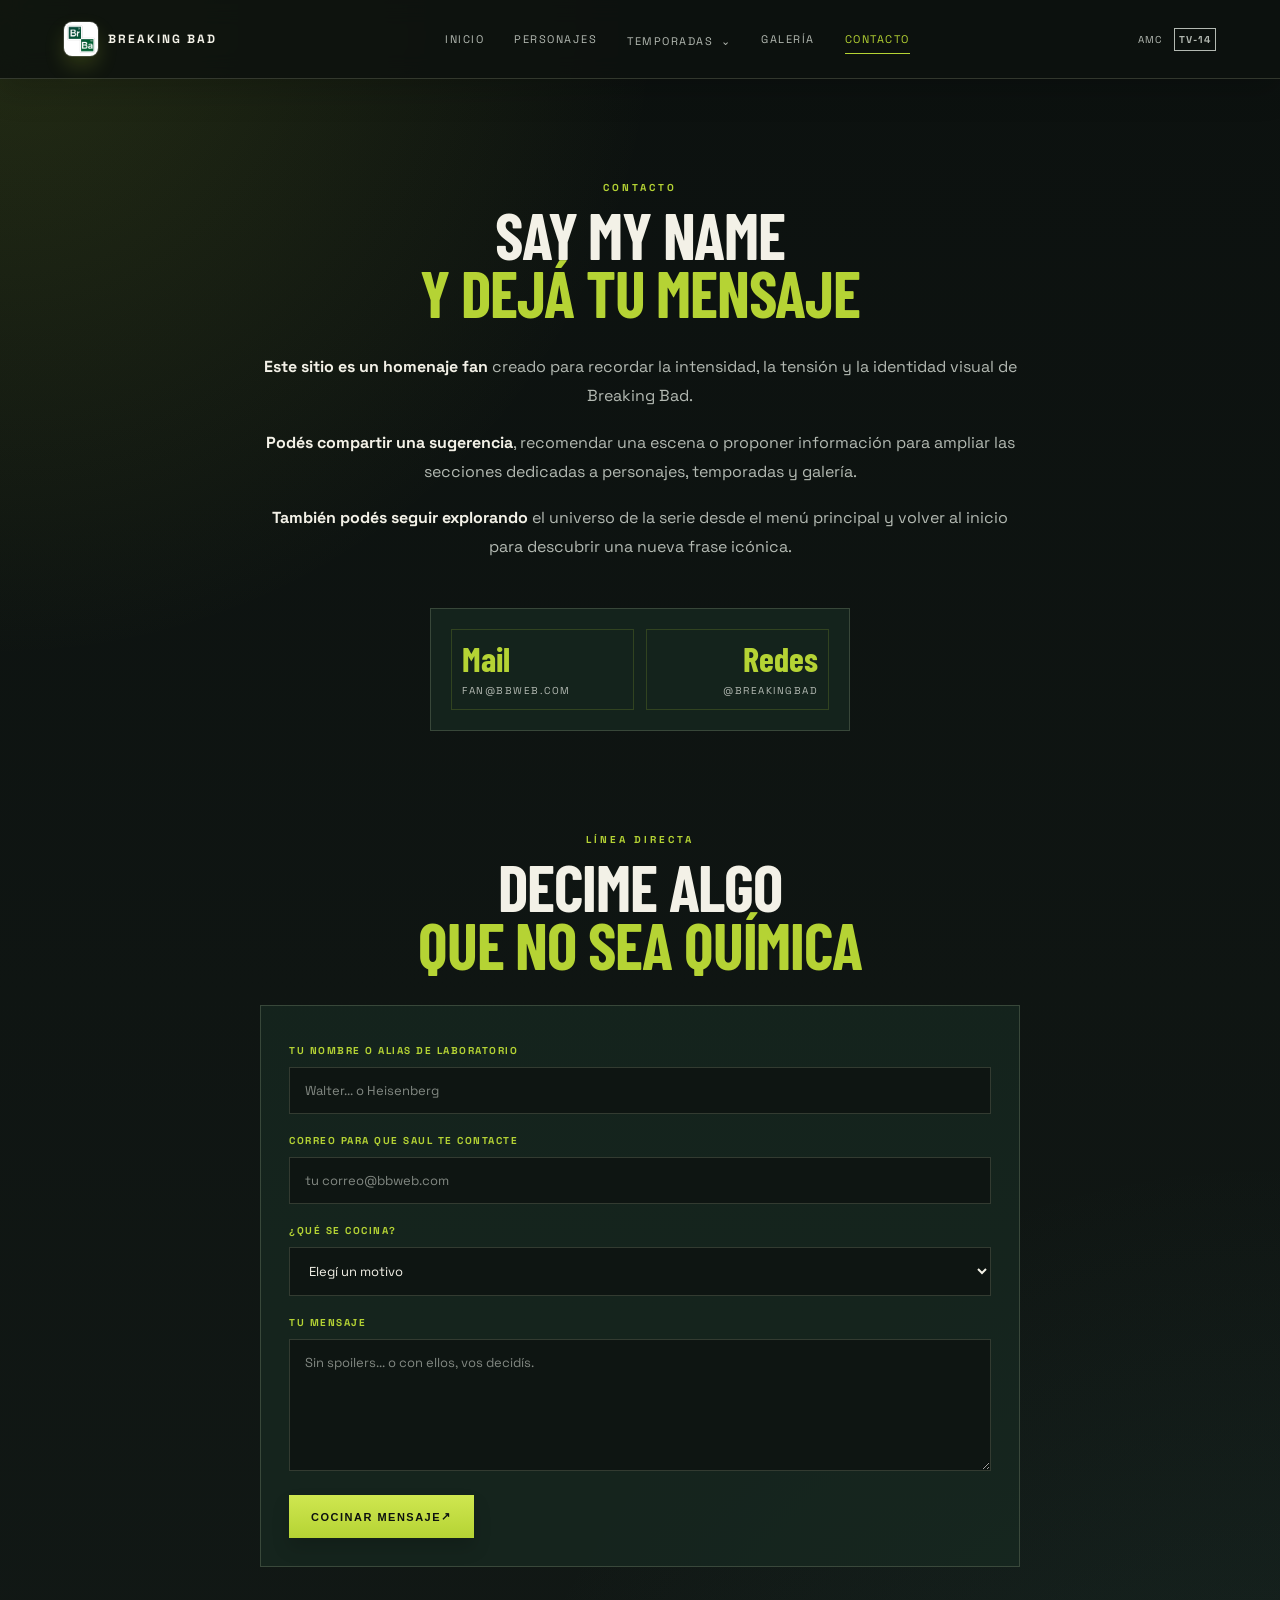
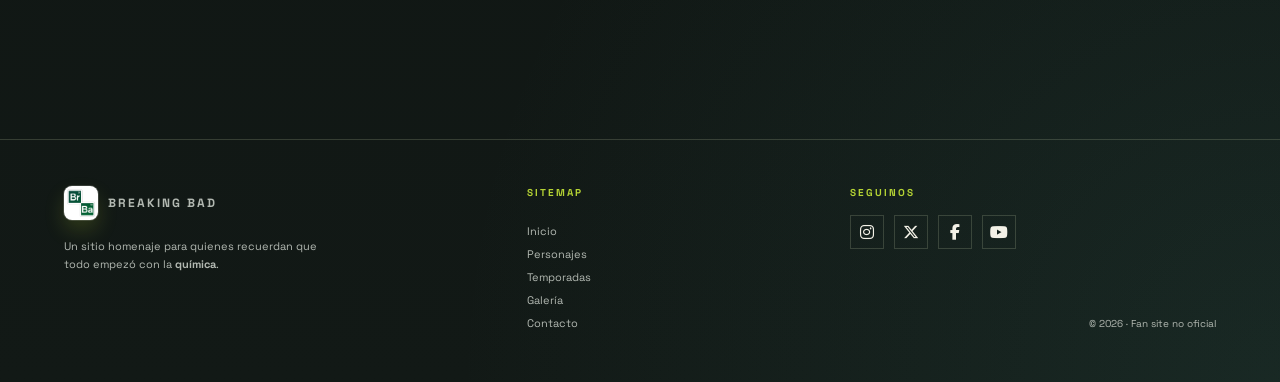
==== commit be5a26e9: "Completar marcado strong en todos los parrafos" ====
--- a/contacto.html
+++ b/contacto.html
@@ -9,7 +9,7 @@
 	<link href="https://fonts.googleapis.com/css2?family=Barlow+Condensed:wght@400;500;600;700;800&family=Space+Grotesk:wght@400;500;600;700&display=swap" rel="stylesheet">
 	<link rel="icon" type="image/jfif" href="img/Breaking Bad Favicon.jfif">
 	<link rel="stylesheet" href="https://cdnjs.cloudflare.com/ajax/libs/font-awesome/6.5.2/css/all.min.css">
-	<link rel="stylesheet" href="css/style.css?v=b5649c9">
+	<link rel="stylesheet" href="css/style.css?v=nav20260922">
 </head>
 <body>
 	<header class="site-header">
@@ -44,7 +44,7 @@
 	<main class="page-shell">
 		<section class="content-section contact-intro-section">
 			<div class="section-heading">
-				<p class="section-label">Contacto</p>
+				<p class="section-label"><strong>Contacto</strong></p>
 				<h2>Say my name<br><em>y dejá tu mensaje</em></h2>
 			</div>
 			<div class="story-grid">
@@ -62,7 +62,7 @@
 
 		<section class="content-section contact-form-section">
 			<div class="section-heading">
-				<p class="section-label">Línea directa</p>
+				<p class="section-label"><strong>Línea directa</strong></p>
 				<h2>Decime algo<br><em>que no sea química</em></h2>
 			</div>
 			<form class="contact-form" action="#" method="post">
@@ -93,13 +93,13 @@
 	<footer class="site-footer">
 		<div class="footer-brand">
 			<a class="brand" href="index.html"><img class="brand-mark" src="img/Breaking Bad Favicon.jfif" alt="Breaking Bad icono"><span>BREAKING BAD</span></a>
-			<p>Un sitio homenaje para quienes recuerdan que todo empezó con la química.</p>
+			<p>Un sitio homenaje para quienes recuerdan que todo empezó con la <strong>química</strong>.</p>
 		</div>
 		<nav class="footer-sitemap" aria-label="Mapa del sitio">
-			<p class="footer-title">Sitemap</p>
+			<p class="footer-title"><strong>Sitemap</strong></p>
 			<a href="index.html">Inicio</a><a href="personajes.html">Personajes</a><a href="temporadas.html">Temporadas</a><a href="galeria.html">Galería</a><a href="contacto.html">Contacto</a>
 		</nav>
-		<div class="footer-social"><p class="footer-title">Seguinos</p><div class="social-links">
+		<div class="footer-social"><p class="footer-title"><strong>Seguinos</strong></p><div class="social-links">
 			<a href="https://www.instagram.com/" aria-label="Instagram" target="_blank" rel="noreferrer"><i class="fa-brands fa-instagram" aria-hidden="true"></i></a>
 			<a href="https://x.com/" aria-label="X" target="_blank" rel="noreferrer"><i class="fa-brands fa-x-twitter" aria-hidden="true"></i></a>
 			<a href="https://www.facebook.com/" aria-label="Facebook" target="_blank" rel="noreferrer"><i class="fa-brands fa-facebook-f" aria-hidden="true"></i></a>
@@ -107,6 +107,6 @@
 		</div></div>
 		<small>© 2026 · Fan site no oficial</small>
 	</footer>
-	<script src="js/base.js?v=9c49541"></script>
+	<script src="js/base.js?v=nav20260922"></script>
 </body>
 </html>
--- a/css/style.css
+++ b/css/style.css
@@ -793,21 +793,41 @@
 .gallery-grid {
 	display: grid;
 	grid-template-columns: repeat(4, minmax(0, 1fr));
-	grid-auto-rows: 190px;
+	grid-auto-rows: auto;
 	gap: 14px;
 }
 .gallery-item {
 	position: relative;
 	min-width: 0;
+	aspect-ratio: 4 / 3;
 	padding: 0;
 	overflow: hidden;
 	border: 1px solid var(--line);
 	background: var(--panel);
-	cursor: pointer;
+	cursor: zoom-in;
 	text-align: left;
-}
-.gallery-item-wide { grid-column: span 2; }
-.gallery-item-tall { grid-row: span 2; }
+	opacity: 0;
+	animation: galleryReveal .65s cubic-bezier(.2, .75, .25, 1) forwards;
+}
+.gallery-item:nth-child(2) { animation-delay: .06s; }
+.gallery-item:nth-child(3) { animation-delay: .12s; }
+.gallery-item:nth-child(4) { animation-delay: .18s; }
+.gallery-item:nth-child(5) { animation-delay: .24s; }
+.gallery-item:nth-child(6) { animation-delay: .3s; }
+.gallery-item:nth-child(7) { animation-delay: .36s; }
+.gallery-item:nth-child(8) { animation-delay: .42s; }
+.gallery-item:nth-child(9) { animation-delay: .48s; }
+.gallery-item:nth-child(10) { animation-delay: .54s; }
+.gallery-item:nth-child(11) { animation-delay: .6s; }
+.gallery-item:nth-child(12) { animation-delay: .66s; }
+@keyframes galleryReveal {
+	from { opacity: 0; transform: translateY(18px) scale(.97); }
+	to { opacity: 1; transform: translateY(0) scale(1); }
+}
+.gallery-item-wide, .gallery-item-tall {
+	grid-column: auto;
+	grid-row: auto;
+}
 .gallery-item::after {
 	content: "";
 	position: absolute;
@@ -821,13 +841,17 @@
 	object-fit: contain;
 	background: var(--ink);
 	filter: grayscale(.35);
-	transition: transform .45s ease, filter .45s ease;
+	transition: transform .55s cubic-bezier(.2, .75, .25, 1), filter .45s ease;
 }
 .gallery-item:hover img, .gallery-item:focus-visible img {
 	filter: grayscale(0);
-	transform: scale(1.06);
+	transform: scale(1.08);
 }
 .gallery-item:focus-visible { outline: 2px solid var(--acid); outline-offset: 3px; }
+@media (prefers-reduced-motion: reduce) {
+	.gallery-item { animation: none; opacity: 1; }
+	.gallery-item img { transition: none; }
+}
 .lightbox {
 	position: fixed;
 	inset: 0;
@@ -843,7 +867,20 @@
 .lightbox[hidden] { display: none; }
 .lightbox-figure { grid-column: 2; margin: 0; text-align: center; }
 .lightbox-figure img { width: auto; max-width: 100%; height: auto; max-height: 78vh; object-fit: contain; margin: auto; }
-.lightbox-figure figcaption { margin-top: 16px; color: var(--paper); font-family: "Barlow Condensed", sans-serif; font-size: 28px; text-transform: uppercase; }
+.lightbox-figure figcaption { margin-top: 16px; color: var(--paper); }
+.lightbox-counter {
+	display: block;
+	font-family: "Barlow Condensed", sans-serif;
+	font-size: 22px;
+	text-transform: uppercase;
+}
+.lightbox-description {
+	max-width: 680px;
+	margin: 8px auto 0;
+	color: var(--muted);
+	font-size: 13px;
+	line-height: 1.6;
+}
 .lightbox-control, .lightbox-close {
 	display: grid;
 	place-items: center;
@@ -1049,6 +1086,8 @@
 		padding: 58px 18px 54px;
 	}
 	.home-title-row { flex-direction: column; align-items: center; gap: 18px; }
+	.home-title-row > div { flex: 0 1 auto; width: 100%; }
+	.home-intro .section-heading { margin-bottom: 18px; }
 	.home-title-logo { width: min(360px, 100%); height: auto; object-fit: contain; }
 	.hero { padding-top: 32px; }
 	.hero-logo { display: none; }
@@ -1060,11 +1099,19 @@
 	.explore-grid { grid-template-columns: 1fr; }
 	.explore-link:nth-child(odd), .explore-link:nth-child(even) { margin-left: 0; margin-right: 0; }
 	.site-footer { grid-template-columns: 1fr; gap: 28px; }
+	.site-footer > *, .footer-sitemap, .footer-social { width: 100%; }
+	.site-footer { justify-items: start; text-align: left; }
+	.site-footer small { justify-self: start; }
 	.site-footer small { grid-column: auto; }
-	.gallery-grid { grid-template-columns: 1fr; grid-auto-rows: 240px; }
+	.gallery-grid {
+		grid-template-columns: minmax(0, 1fr);
+		grid-auto-rows: auto;
+		width: 100%;
+	}
 	.gallery-item-wide, .gallery-item-tall { grid-column: auto; grid-row: auto; }
+	.gallery-item { width: 100%; }
 	.lightbox { grid-template-columns: 1fr 1fr; align-items: end; padding: 70px 6vw 30px; }
-	.lightbox-figure { grid-column: 1 / -1; grid-row: 1; align-self: center; }
+	.lightbox-figure { grid-column: 1 / -1; grid-row: 1; align-self: center; touch-action: pan-y; }
 	.lightbox-prev { grid-column: 1; grid-row: 2; }
 	.lightbox-next { grid-column: 2; grid-row: 2; justify-self: end; }
 	.lightbox-close { right: 6vw; }
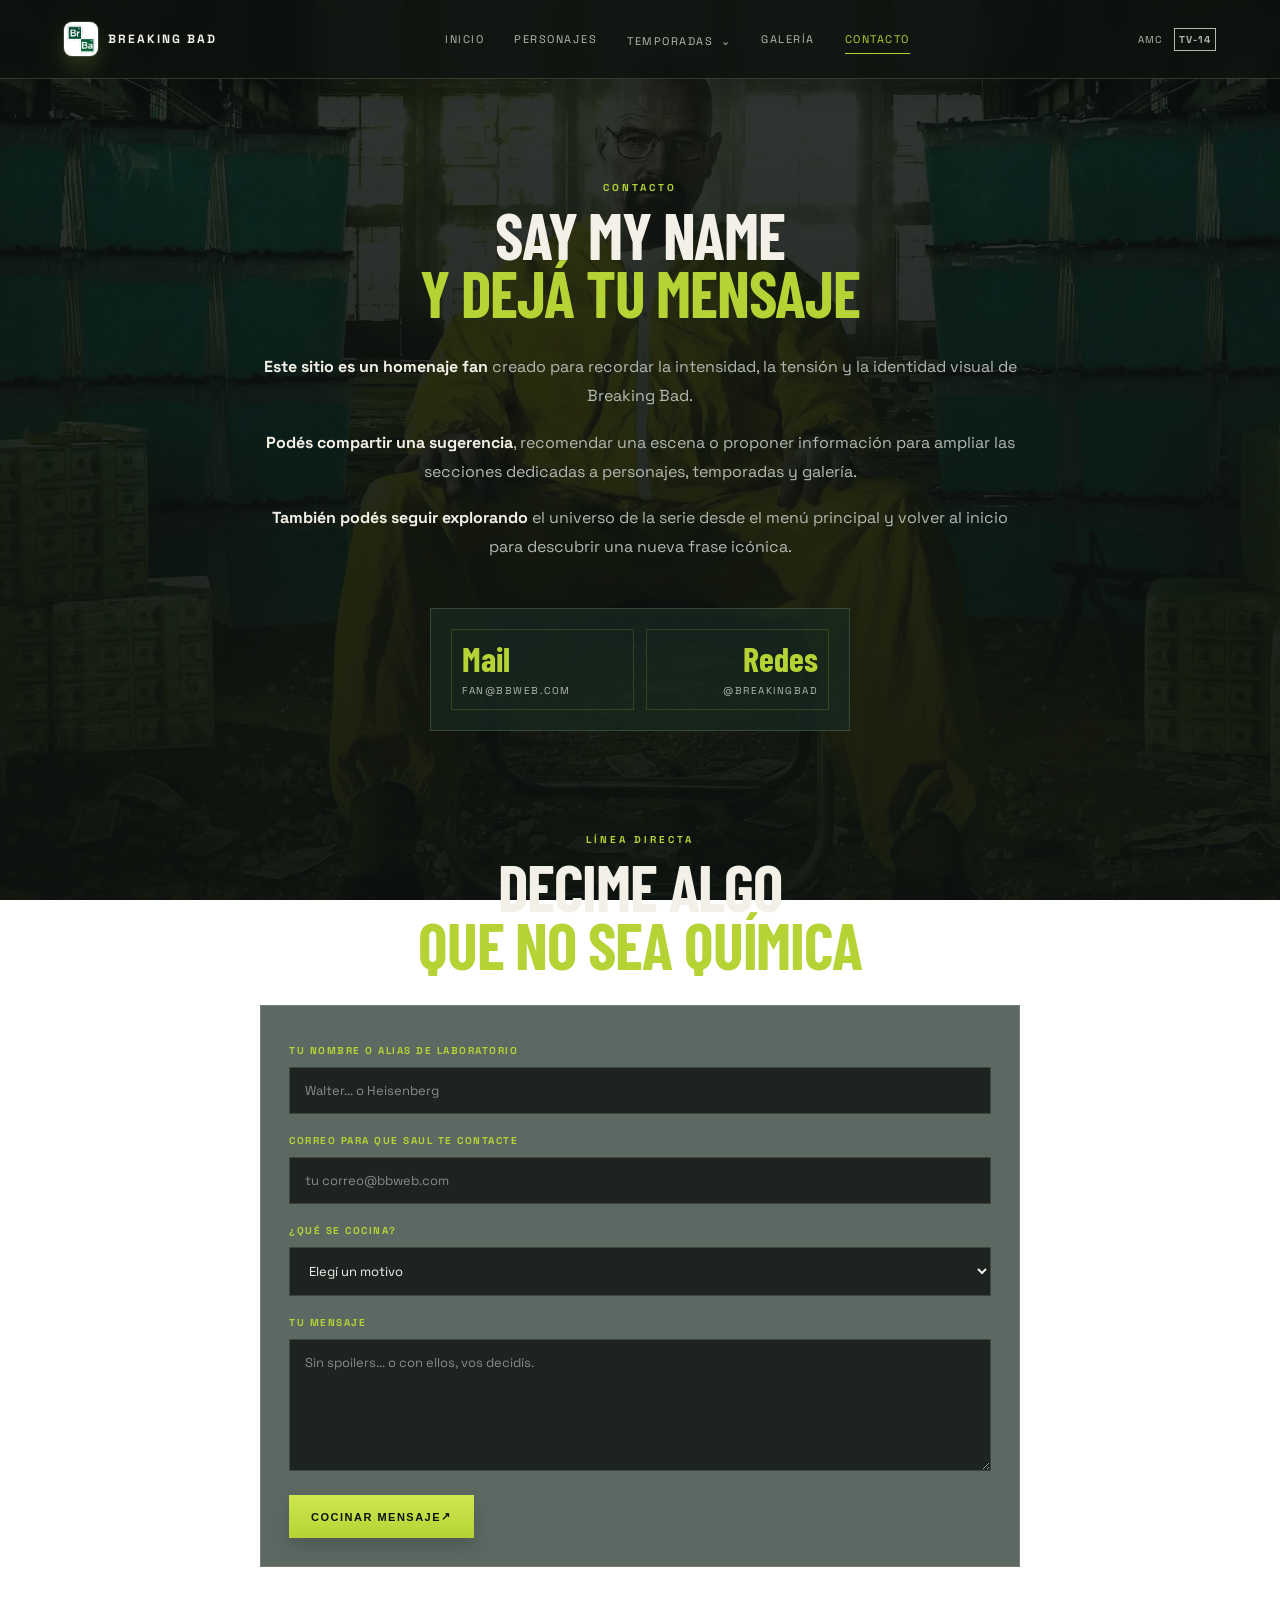
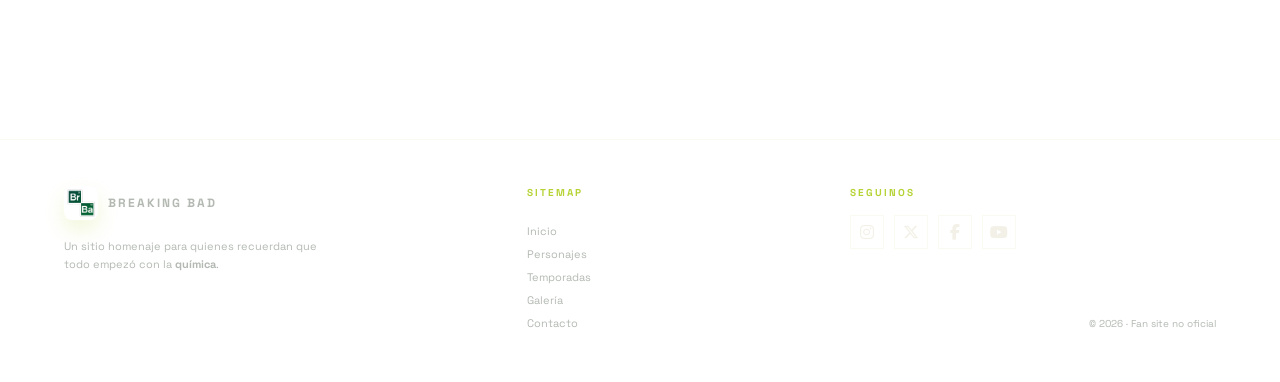
==== commit ea878f26: "Mejorar fondos y quiz del sitio" ====
--- a/contacto.html
+++ b/contacto.html
@@ -11,7 +11,7 @@
 	<link rel="stylesheet" href="https://cdnjs.cloudflare.com/ajax/libs/font-awesome/6.5.2/css/all.min.css">
 	<link rel="stylesheet" href="css/style.css?v=nav20260922">
 </head>
-<body>
+<body class="page-contacto">
 	<header class="site-header">
 		<a class="brand" href="index.html" aria-label="Breaking Bad, inicio">
 			<img class="brand-mark" src="img/Breaking Bad Favicon.jfif" alt="Breaking Bad icono">
--- a/css/style.css
+++ b/css/style.css
@@ -24,6 +24,41 @@
 		linear-gradient(180deg, #0c110f 0%, #121916 100%);
 	color: var(--paper);
 	overflow-x: hidden;
+}
+body.page-personajes,
+body.page-temporadas,
+body.page-galeria,
+body.page-contacto,
+body.page-home {
+	background-attachment: fixed;
+	background-position: center top;
+	background-repeat: no-repeat;
+	background-size: cover;
+}
+body.page-home {
+	background-image:
+		linear-gradient(rgba(12, 17, 15, .82), rgba(12, 17, 15, .94)),
+		url("../img/Fondo.jpg");
+}
+body.page-personajes {
+	background-image:
+		linear-gradient(rgba(12, 17, 15, .86), rgba(12, 17, 15, .94)),
+		url("../img/FondoPersonajes.webp");
+}
+body.page-temporadas {
+	background-image:
+		linear-gradient(rgba(12, 17, 15, .84), rgba(12, 17, 15, .95)),
+		url("../img/Fondo01.webp");
+}
+body.page-galeria {
+	background-image:
+		linear-gradient(rgba(12, 17, 15, .86), rgba(12, 17, 15, .94)),
+		url("../img/Fondo02.webp");
+}
+body.page-contacto {
+	background-image:
+		linear-gradient(rgba(12, 17, 15, .84), rgba(12, 17, 15, .95)),
+		url("../img/Fondo03.webp");
 }
 a { color: inherit; text-decoration: none; }
 img { max-width: 100%; display: block; }
@@ -378,9 +413,10 @@
 .home-intro {
 	position: relative;
 	overflow: hidden;
-	padding: 92px 38px 80px;
-	background: linear-gradient(135deg, rgba(19, 32, 25, .96), rgba(12, 17, 15, .96));
+	padding: 86px 38px 80px;
+	background: linear-gradient(90deg, rgba(12, 17, 15, .98) 0%, rgba(12, 17, 15, .84) 48%, rgba(12, 17, 15, .5) 100%);
 	border-bottom: 1px solid var(--line);
+	box-shadow: inset 0 -80px 90px rgba(12, 17, 15, .42);
 }
 .home-intro > * { position: relative; z-index: 1; }
 .home-intro .section-heading {
@@ -393,19 +429,19 @@
 .home-title-row {
 	display: flex;
 	align-items: center;
-	justify-content: center;
-	gap: 36px;
-	width: fit-content;
-	max-width: 1120px;
-	margin: 0 auto;
+	justify-content: flex-start;
+	gap: 30px;
+	max-width: 980px;
+	margin: 0;
 }
 .home-title-row > div { min-width: 0; flex: 0 1 520px; }
 .home-title-logo {
-	width: min(420px, 40vw);
-	height: 240px;
-	object-fit: cover;
-	border: 1px solid var(--line);
+	width: min(300px, 30vw);
+	height: 170px;
+	object-fit: contain;
+	border: 0;
 	box-shadow: 0 18px 35px rgba(0, 0, 0, .3);
+	filter: drop-shadow(0 12px 24px rgba(0, 0, 0, .4));
 }
 .home-title-row h1 {
 	color: var(--paper);
@@ -421,6 +457,26 @@
 .home-title-accent,
 .home-title-line span {
 	color: var(--acid);
+}
+.home-intro .story-grid {
+	max-width: 980px;
+	margin-top: 42px;
+}
+.home-intro .story-grid > div:first-child {
+	max-width: 590px;
+}
+.home-intro .stats-box {
+	align-self: center;
+	background: rgba(13, 18, 15, .76);
+	border-color: rgba(220, 232, 186, .3);
+	box-shadow: 0 18px 35px rgba(0, 0, 0, .2);
+}
+.home-intro .stats-box strong {
+	font-size: clamp(36px, 4vw, 56px);
+}
+.home-intro .hero-actions {
+	max-width: 980px;
+	margin-top: 34px;
 }
 .home-quote {
 	width: 100%;
@@ -875,6 +931,7 @@
 	text-transform: uppercase;
 }
 .lightbox-description {
+	display: none;
 	max-width: 680px;
 	margin: 8px auto 0;
 	color: var(--muted);
@@ -1010,6 +1067,11 @@
 }
 
 @media (max-width: 760px) {
+	body.page-personajes,
+	body.page-temporadas,
+	body.page-galeria,
+	body.page-contacto,
+	body.page-home { background-attachment: scroll; }
 	.site-header {
 		position: relative;
 		padding: 18px 6vw;
@@ -1084,11 +1146,15 @@
 	.page-shell { padding: 0 6vw 60px; }
 	.home-intro {
 		padding: 58px 18px 54px;
+		background: linear-gradient(180deg, rgba(12, 17, 15, .96) 0%, rgba(12, 17, 15, .88) 100%);
 	}
 	.home-title-row { flex-direction: column; align-items: center; gap: 18px; }
 	.home-title-row > div { flex: 0 1 auto; width: 100%; }
 	.home-intro .section-heading { margin-bottom: 18px; }
 	.home-title-logo { width: min(360px, 100%); height: auto; object-fit: contain; }
+	.home-intro .story-grid { margin-top: 28px; }
+	.home-intro .story-grid > div:first-child { max-width: none; }
+	.home-intro .hero-actions { margin-top: 26px; }
 	.hero { padding-top: 32px; }
 	.hero-logo { display: none; }
 	.hero-actions { flex-direction: column; align-items: flex-start; }
